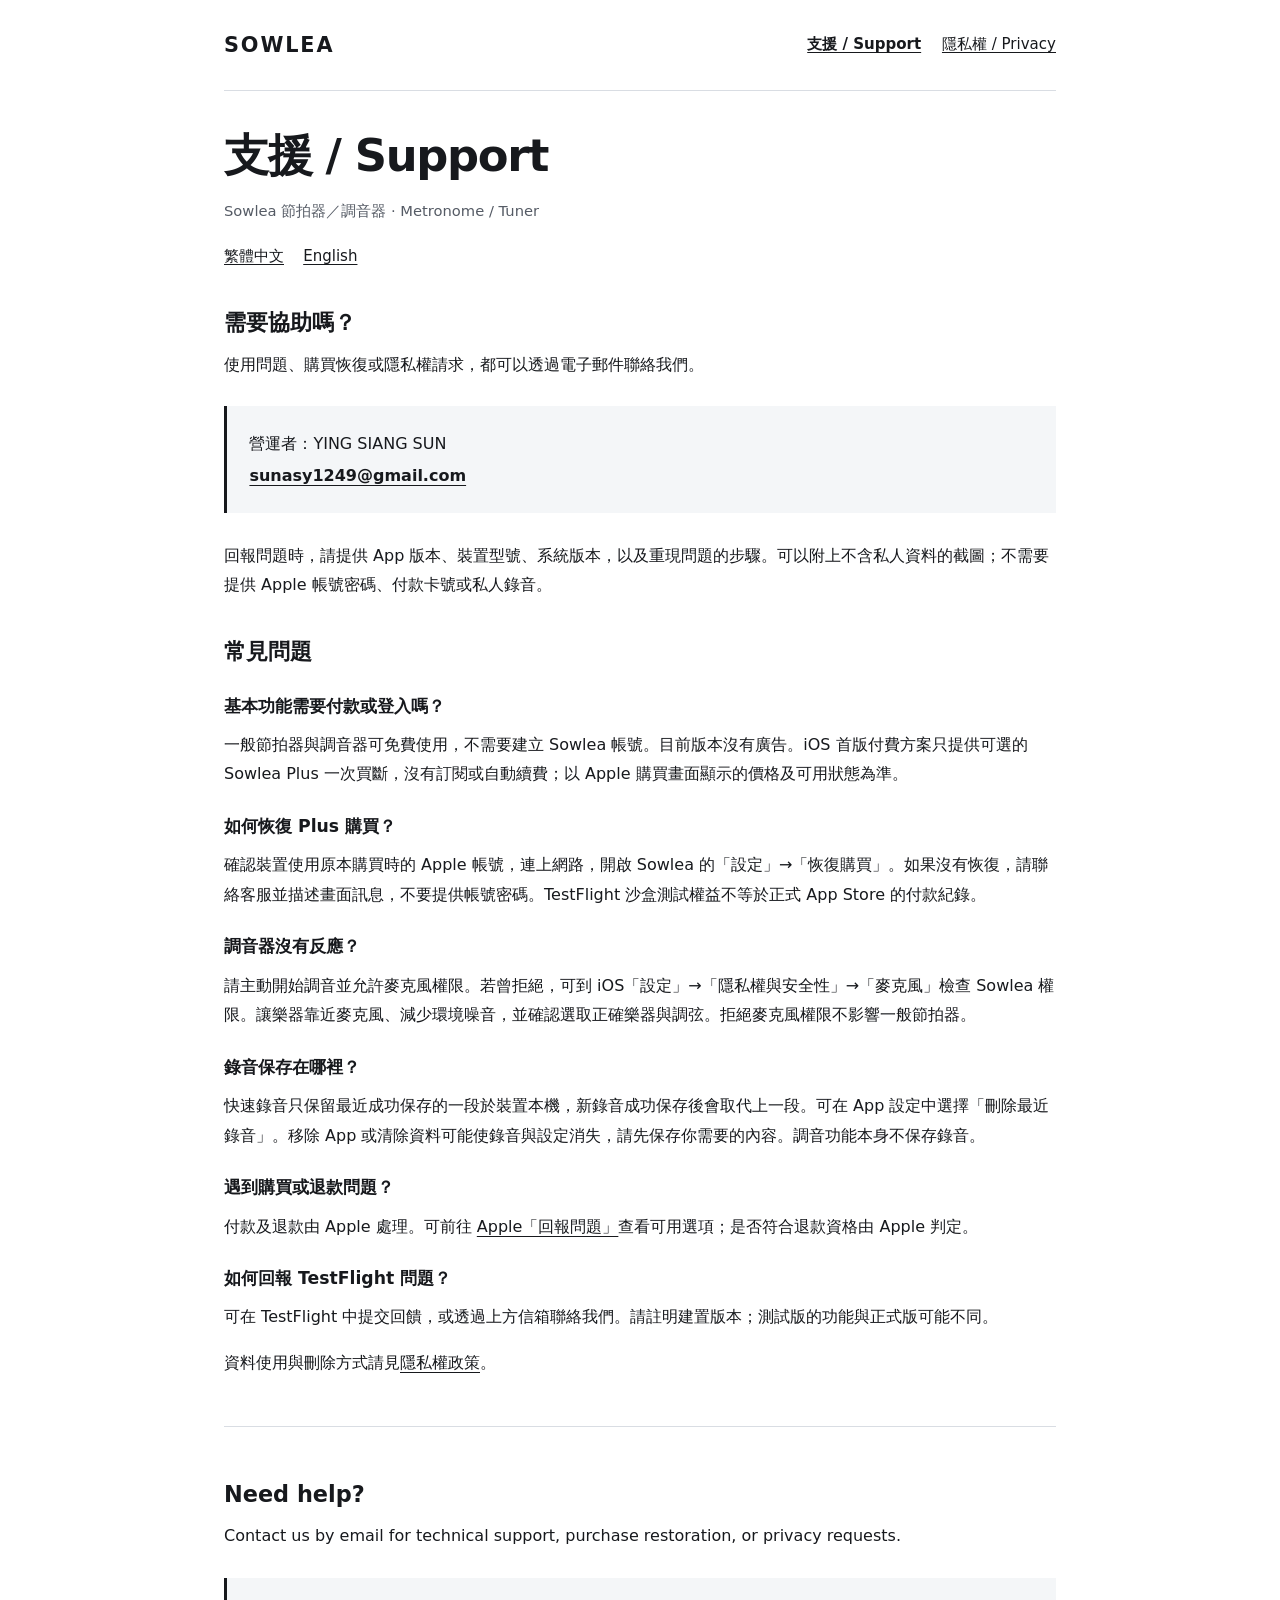
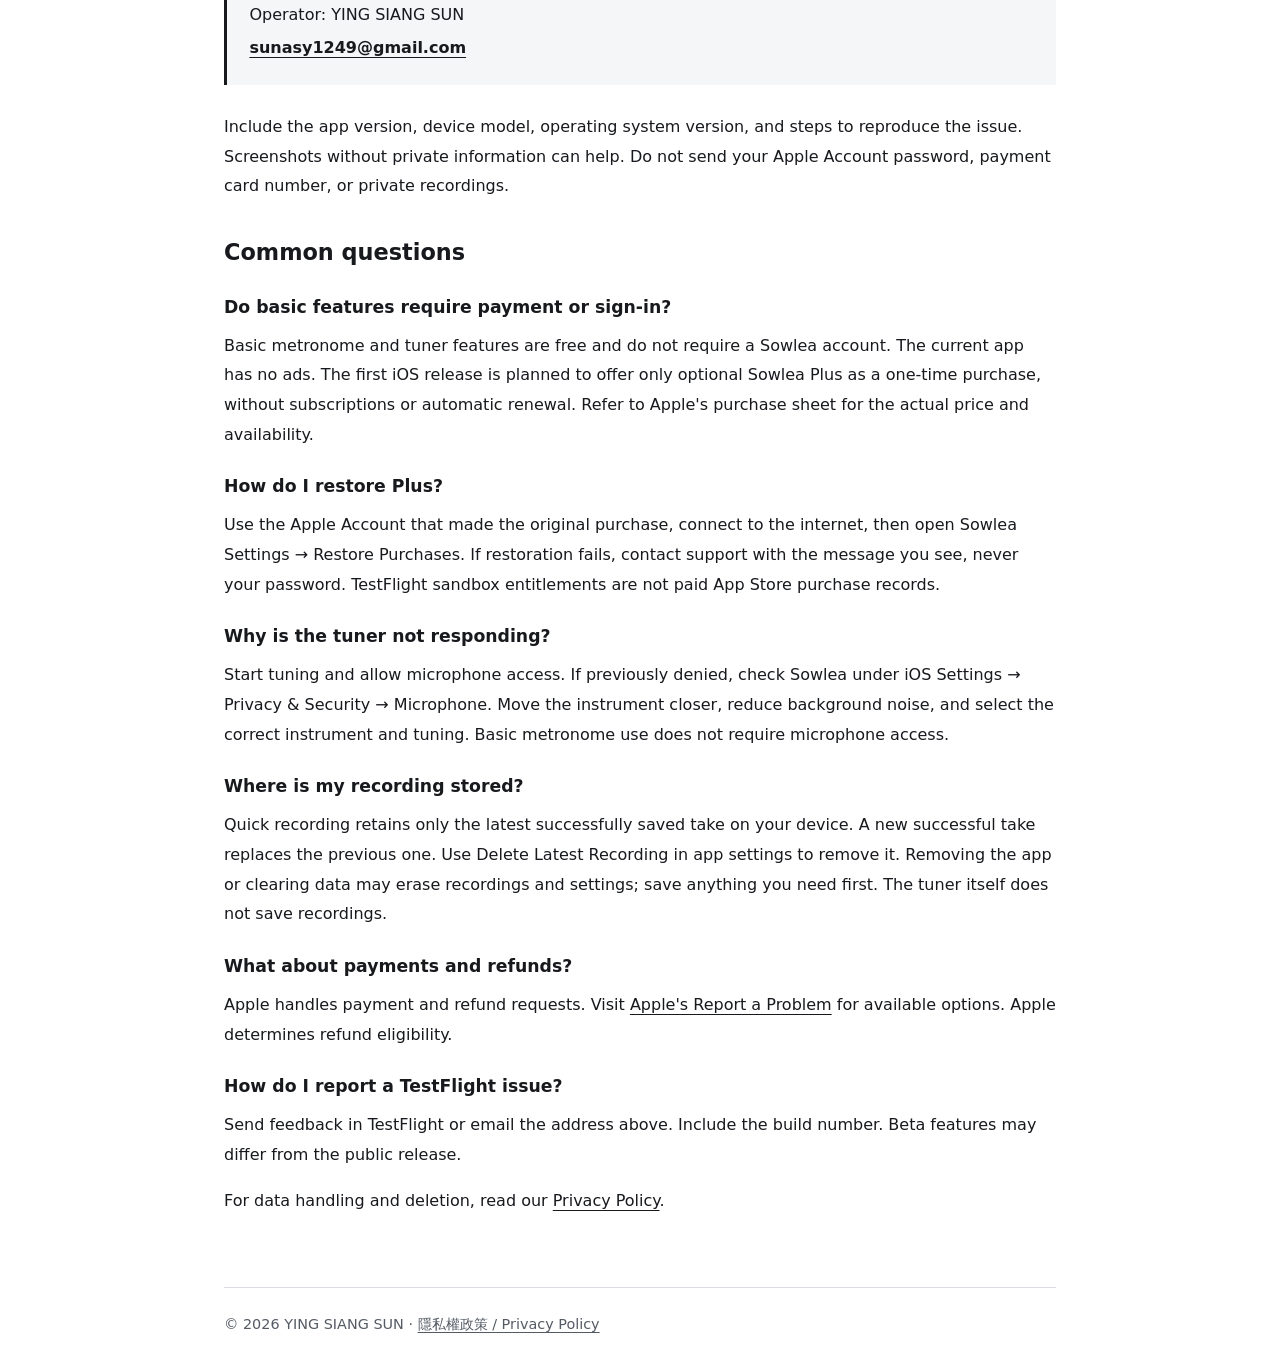
==== index.html @ fdd12399 "Publish Sowlea support and privacy pages" ====
<!doctype html>
<html lang="zh-Hant">
<head>
  <meta charset="utf-8"><meta name="viewport" content="width=device-width,initial-scale=1">
  <meta name="description" content="Sowlea 節拍器／調音器支援：聯絡客服、恢復購買、麥克風權限與本機錄音。Sowlea support and privacy information.">
  <meta name="referrer" content="no-referrer">
  <title>Sowlea 支援 / Support</title><link rel="stylesheet" href="styles.css">
</head>
<body>
<a class="skip" href="#main">跳至內容 / Skip to content</a>
<header><a class="brand" href="./" aria-label="Sowlea 支援首頁">SOWLEA</a><nav aria-label="主要導覽"><a href="./" aria-current="page">支援 / Support</a><a href="privacy.html">隱私權 / Privacy</a></nav></header>
<main id="main">
  <h1>支援 / Support</h1><p class="meta">Sowlea 節拍器／調音器 · Metronome / Tuner</p>
  <nav class="language" aria-label="頁面語言"><a href="#zh">繁體中文</a><a href="#en" lang="en">English</a></nav>
  <section id="zh" aria-labelledby="zh-title">
    <h2 id="zh-title">需要協助嗎？</h2><p>使用問題、購買恢復或隱私權請求，都可以透過電子郵件聯絡我們。</p>
    <div class="contact"><p>營運者：YING SIANG SUN</p><p><a class="email" href="mailto:sunasy1249@gmail.com">sunasy1249@gmail.com</a></p></div>
    <p>回報問題時，請提供 App 版本、裝置型號、系統版本，以及重現問題的步驟。可以附上不含私人資料的截圖；不需要提供 Apple 帳號密碼、付款卡號或私人錄音。</p>
    <h2>常見問題</h2>
    <h3>基本功能需要付款或登入嗎？</h3><p>一般節拍器與調音器可免費使用，不需要建立 Sowlea 帳號。目前版本沒有廣告。iOS 首版付費方案只提供可選的 Sowlea Plus 一次買斷，沒有訂閱或自動續費；以 Apple 購買畫面顯示的價格及可用狀態為準。</p>
    <h3>如何恢復 Plus 購買？</h3><p>確認裝置使用原本購買時的 Apple 帳號，連上網路，開啟 Sowlea 的「設定」→「恢復購買」。如果沒有恢復，請聯絡客服並描述畫面訊息，不要提供帳號密碼。TestFlight 沙盒測試權益不等於正式 App Store 的付款紀錄。</p>
    <h3>調音器沒有反應？</h3><p>請主動開始調音並允許麥克風權限。若曾拒絕，可到 iOS「設定」→「隱私權與安全性」→「麥克風」檢查 Sowlea 權限。讓樂器靠近麥克風、減少環境噪音，並確認選取正確樂器與調弦。拒絕麥克風權限不影響一般節拍器。</p>
    <h3>錄音保存在哪裡？</h3><p>快速錄音只保留最近成功保存的一段於裝置本機，新錄音成功保存後會取代上一段。可在 App 設定中選擇「刪除最近錄音」。移除 App 或清除資料可能使錄音與設定消失，請先保存你需要的內容。調音功能本身不保存錄音。</p>
    <h3>遇到購買或退款問題？</h3><p>付款及退款由 Apple 處理。可前往 <a href="https://reportaproblem.apple.com/">Apple「回報問題」</a>查看可用選項；是否符合退款資格由 Apple 判定。</p>
    <h3>如何回報 TestFlight 問題？</h3><p>可在 TestFlight 中提交回饋，或透過上方信箱聯絡我們。請註明建置版本；測試版的功能與正式版可能不同。</p>
    <p>資料使用與刪除方式請見<a href="privacy.html#zh">隱私權政策</a>。</p>
  </section>
  <section id="en" lang="en" class="translation" aria-labelledby="en-title">
    <h2 id="en-title">Need help?</h2><p>Contact us by email for technical support, purchase restoration, or privacy requests.</p>
    <div class="contact"><p>Operator: YING SIANG SUN</p><p><a class="email" href="mailto:sunasy1249@gmail.com">sunasy1249@gmail.com</a></p></div>
    <p>Include the app version, device model, operating system version, and steps to reproduce the issue. Screenshots without private information can help. Do not send your Apple Account password, payment card number, or private recordings.</p>
    <h2>Common questions</h2>
    <h3>Do basic features require payment or sign-in?</h3><p>Basic metronome and tuner features are free and do not require a Sowlea account. The current app has no ads. The first iOS release is planned to offer only optional Sowlea Plus as a one-time purchase, without subscriptions or automatic renewal. Refer to Apple's purchase sheet for the actual price and availability.</p>
    <h3>How do I restore Plus?</h3><p>Use the Apple Account that made the original purchase, connect to the internet, then open Sowlea Settings → Restore Purchases. If restoration fails, contact support with the message you see, never your password. TestFlight sandbox entitlements are not paid App Store purchase records.</p>
    <h3>Why is the tuner not responding?</h3><p>Start tuning and allow microphone access. If previously denied, check Sowlea under iOS Settings → Privacy &amp; Security → Microphone. Move the instrument closer, reduce background noise, and select the correct instrument and tuning. Basic metronome use does not require microphone access.</p>
    <h3>Where is my recording stored?</h3><p>Quick recording retains only the latest successfully saved take on your device. A new successful take replaces the previous one. Use Delete Latest Recording in app settings to remove it. Removing the app or clearing data may erase recordings and settings; save anything you need first. The tuner itself does not save recordings.</p>
    <h3>What about payments and refunds?</h3><p>Apple handles payment and refund requests. Visit <a href="https://reportaproblem.apple.com/">Apple's Report a Problem</a> for available options. Apple determines refund eligibility.</p>
    <h3>How do I report a TestFlight issue?</h3><p>Send feedback in TestFlight or email the address above. Include the build number. Beta features may differ from the public release.</p>
    <p>For data handling and deletion, read our <a href="privacy.html#en">Privacy Policy</a>.</p>
  </section>
</main>
<footer>© 2026 YING SIANG SUN · <a href="privacy.html">隱私權政策 / Privacy Policy</a></footer>
</body></html>
---- styles.css ----
:root{color-scheme:light;--ink:#17191d;--muted:#555b65;--line:#d9dde3;--paper:#fff;--soft:#f4f6f8}*{box-sizing:border-box}html{scroll-behavior:auto}body{margin:0;background:var(--paper);color:var(--ink);font:1rem/1.85 system-ui,-apple-system,"Segoe UI","Noto Sans TC",sans-serif}a{color:inherit;text-underline-offset:.22em}a:hover{text-decoration-thickness:2px}a:focus-visible,summary:focus-visible{outline:3px solid #2466bd;outline-offset:5px}header,main,footer{width:min(100% - 2.5rem,52rem);margin-inline:auto}header{padding:1.6rem 0;border-bottom:1px solid var(--line);display:flex;align-items:center;justify-content:space-between;gap:1rem;flex-wrap:wrap}.brand{font-size:1.3rem;font-weight:750;letter-spacing:.09em;text-decoration:none}nav{display:flex;gap:1.3rem;flex-wrap:wrap;font-size:.94rem}nav [aria-current=page]{font-weight:700}main{padding-block:2.3rem 3.5rem}h1{font-size:clamp(2rem,5vw,2.8rem);line-height:1.3;letter-spacing:-.03em;margin:0 0 .7rem}h2{font-size:1.4rem;line-height:1.5;margin:2.2rem 0 .6rem}h3{font-size:1.08rem;line-height:1.6;margin:1.5rem 0 .3rem}p{margin:.6rem 0 1rem}ul{padding-left:1.4rem}li{margin:.45rem 0}.meta{color:var(--muted);font-size:.92rem}.language{display:flex;gap:1.2rem;margin:1.2rem 0 2rem}.contact{padding:1.2rem 1.4rem;background:var(--soft);border-left:3px solid var(--ink);margin:1.7rem 0}.contact p{margin:.2rem 0}.email{font-weight:650;overflow-wrap:anywhere}.translation{margin-top:3rem;padding-top:1rem;border-top:1px solid var(--line)}footer{border-top:1px solid var(--line);padding-block:1.4rem 2rem;color:var(--muted);font-size:.9rem}.skip{position:absolute;left:1rem;top:-5rem;background:white;padding:.5rem}.skip:focus{top:.5rem}section{scroll-margin-top:1.5rem}@media(max-width:480px){header,main,footer{width:calc(100% - 2rem)}main{padding-top:1.8rem}.contact{padding:1rem}nav{gap:.9rem}}@media print{.skip,nav,.language{display:none}header,main,footer{width:100%}body{font-size:11pt}.contact{background:none}a{text-decoration:none}}
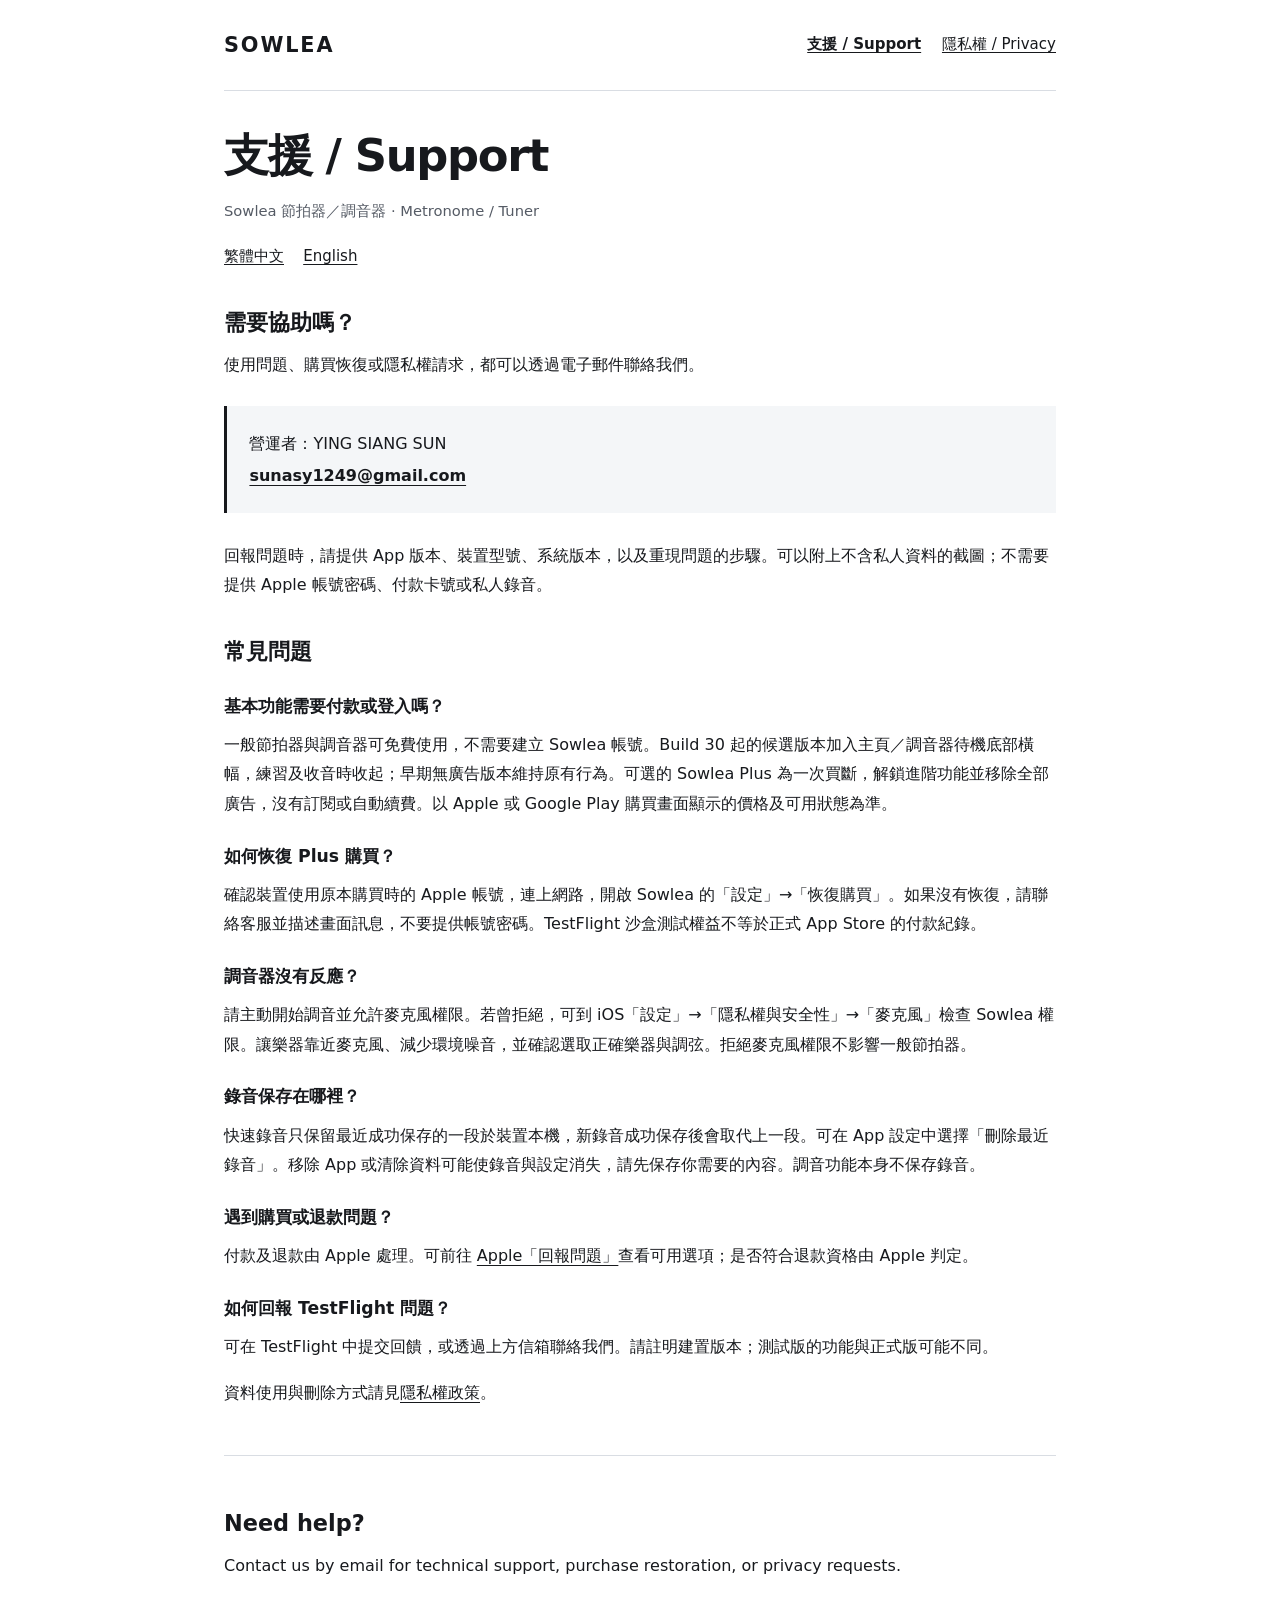
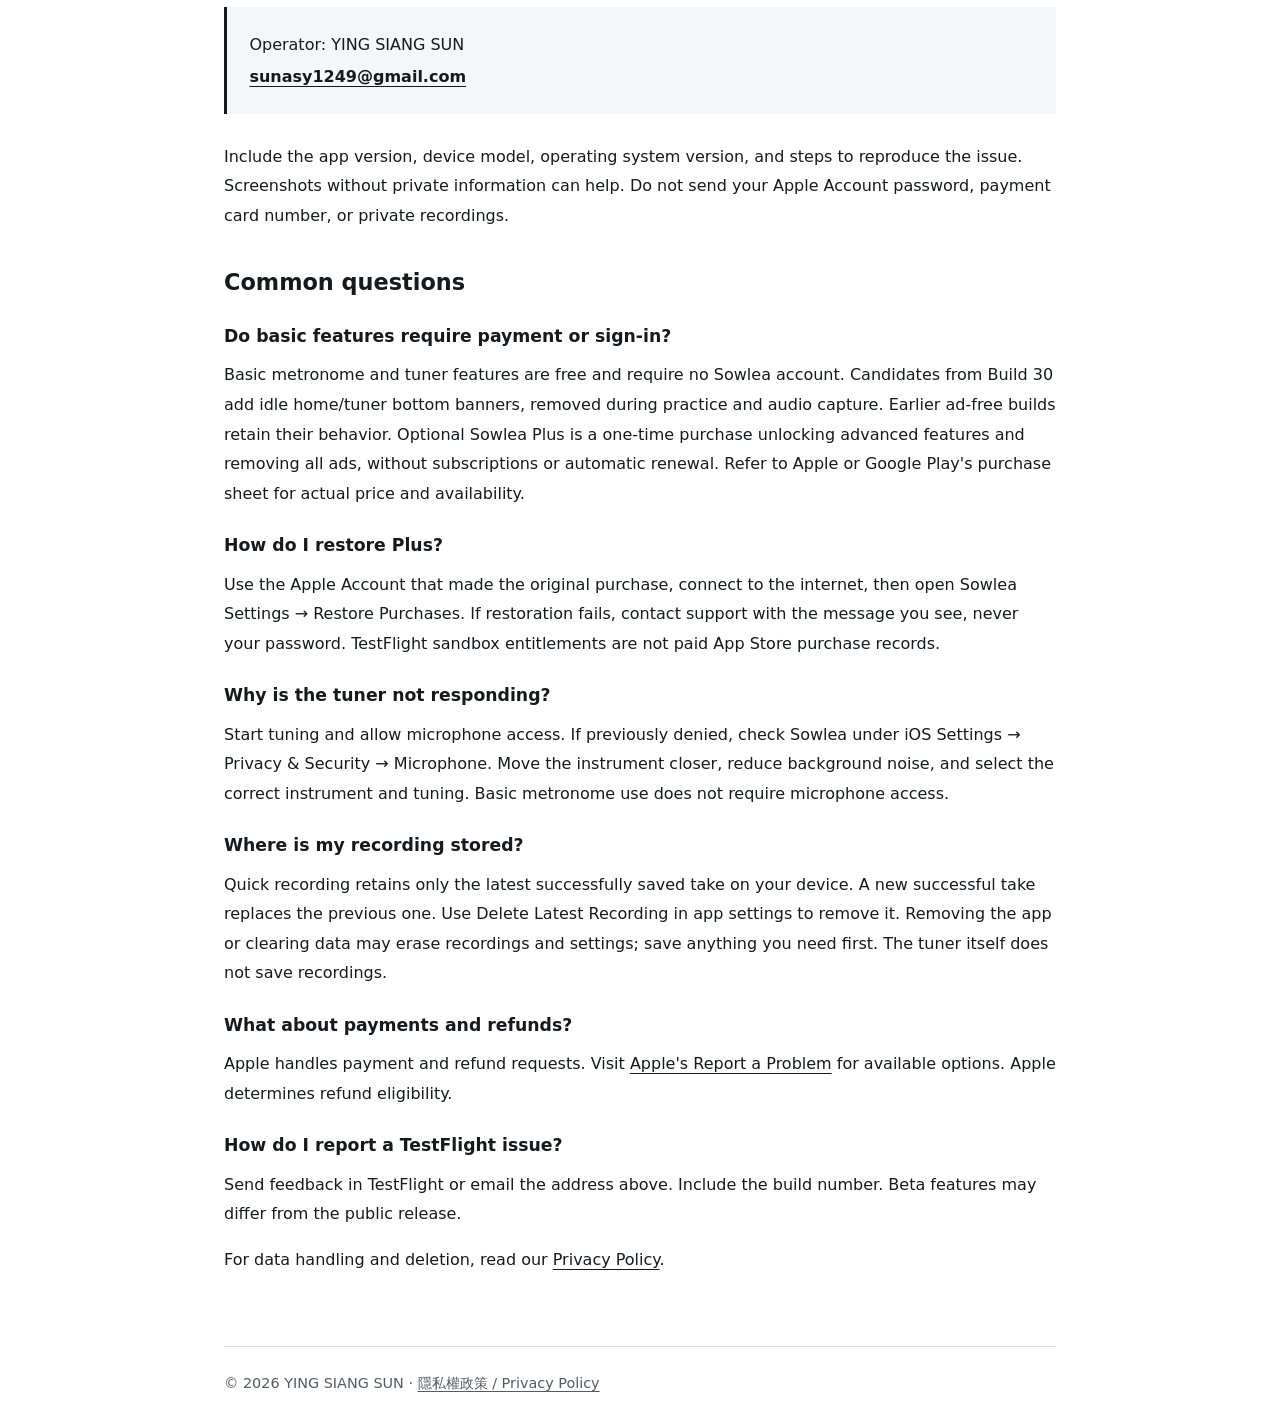
==== commit 21dded23: "Disclose Android billing and idle-banner candidate privacy" ====
--- a/index.html
+++ b/index.html
@@ -17,7 +17,7 @@
     <div class="contact"><p>營運者：YING SIANG SUN</p><p><a class="email" href="mailto:sunasy1249@gmail.com">sunasy1249@gmail.com</a></p></div>
     <p>回報問題時，請提供 App 版本、裝置型號、系統版本，以及重現問題的步驟。可以附上不含私人資料的截圖；不需要提供 Apple 帳號密碼、付款卡號或私人錄音。</p>
     <h2>常見問題</h2>
-    <h3>基本功能需要付款或登入嗎？</h3><p>一般節拍器與調音器可免費使用，不需要建立 Sowlea 帳號。目前版本沒有廣告。iOS 首版付費方案只提供可選的 Sowlea Plus 一次買斷，沒有訂閱或自動續費；以 Apple 購買畫面顯示的價格及可用狀態為準。</p>
+    <h3>基本功能需要付款或登入嗎？</h3><p>一般節拍器與調音器可免費使用，不需要建立 Sowlea 帳號。Build 30 起的候選版本加入主頁／調音器待機底部橫幅，練習及收音時收起；早期無廣告版本維持原有行為。可選的 Sowlea Plus 為一次買斷，解鎖進階功能並移除全部廣告，沒有訂閱或自動續費。以 Apple 或 Google Play 購買畫面顯示的價格及可用狀態為準。</p>
     <h3>如何恢復 Plus 購買？</h3><p>確認裝置使用原本購買時的 Apple 帳號，連上網路，開啟 Sowlea 的「設定」→「恢復購買」。如果沒有恢復，請聯絡客服並描述畫面訊息，不要提供帳號密碼。TestFlight 沙盒測試權益不等於正式 App Store 的付款紀錄。</p>
     <h3>調音器沒有反應？</h3><p>請主動開始調音並允許麥克風權限。若曾拒絕，可到 iOS「設定」→「隱私權與安全性」→「麥克風」檢查 Sowlea 權限。讓樂器靠近麥克風、減少環境噪音，並確認選取正確樂器與調弦。拒絕麥克風權限不影響一般節拍器。</p>
     <h3>錄音保存在哪裡？</h3><p>快速錄音只保留最近成功保存的一段於裝置本機，新錄音成功保存後會取代上一段。可在 App 設定中選擇「刪除最近錄音」。移除 App 或清除資料可能使錄音與設定消失，請先保存你需要的內容。調音功能本身不保存錄音。</p>
@@ -30,7 +30,7 @@
     <div class="contact"><p>Operator: YING SIANG SUN</p><p><a class="email" href="mailto:sunasy1249@gmail.com">sunasy1249@gmail.com</a></p></div>
     <p>Include the app version, device model, operating system version, and steps to reproduce the issue. Screenshots without private information can help. Do not send your Apple Account password, payment card number, or private recordings.</p>
     <h2>Common questions</h2>
-    <h3>Do basic features require payment or sign-in?</h3><p>Basic metronome and tuner features are free and do not require a Sowlea account. The current app has no ads. The first iOS release is planned to offer only optional Sowlea Plus as a one-time purchase, without subscriptions or automatic renewal. Refer to Apple's purchase sheet for the actual price and availability.</p>
+    <h3>Do basic features require payment or sign-in?</h3><p>Basic metronome and tuner features are free and require no Sowlea account. Candidates from Build 30 add idle home/tuner bottom banners, removed during practice and audio capture. Earlier ad-free builds retain their behavior. Optional Sowlea Plus is a one-time purchase unlocking advanced features and removing all ads, without subscriptions or automatic renewal. Refer to Apple or Google Play's purchase sheet for actual price and availability.</p>
     <h3>How do I restore Plus?</h3><p>Use the Apple Account that made the original purchase, connect to the internet, then open Sowlea Settings → Restore Purchases. If restoration fails, contact support with the message you see, never your password. TestFlight sandbox entitlements are not paid App Store purchase records.</p>
     <h3>Why is the tuner not responding?</h3><p>Start tuning and allow microphone access. If previously denied, check Sowlea under iOS Settings → Privacy &amp; Security → Microphone. Move the instrument closer, reduce background noise, and select the correct instrument and tuning. Basic metronome use does not require microphone access.</p>
     <h3>Where is my recording stored?</h3><p>Quick recording retains only the latest successfully saved take on your device. A new successful take replaces the previous one. Use Delete Latest Recording in app settings to remove it. Removing the app or clearing data may erase recordings and settings; save anything you need first. The tuner itself does not save recordings.</p>
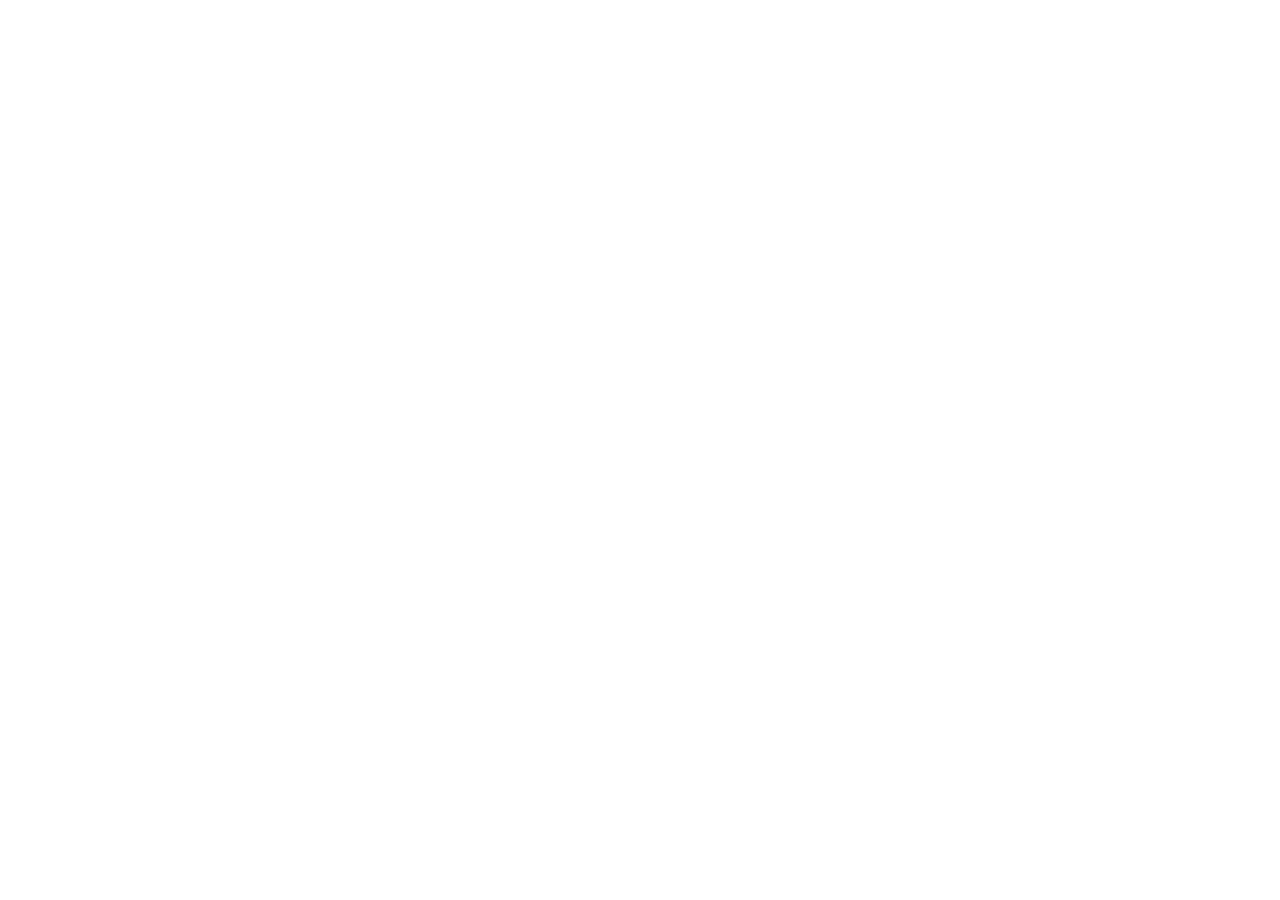
==== commit dd226558: "Redirect support, privacy and download pages to sowlea.sunsunlabs.com The pages now live on the owne" ====
--- a/index.html
+++ b/index.html
@@ -1,43 +1,19 @@
 <!doctype html>
 <html lang="zh-Hant">
 <head>
-  <meta charset="utf-8"><meta name="viewport" content="width=device-width,initial-scale=1">
-  <meta name="description" content="Sowlea 節拍器／調音器支援：聯絡客服、恢復購買、麥克風權限與本機錄音。Sowlea support and privacy information.">
-  <meta name="referrer" content="no-referrer">
-  <title>Sowlea 支援 / Support</title><link rel="stylesheet" href="styles.css">
+<meta charset="utf-8"><meta name="viewport" content="width=device-width,initial-scale=1">
+<meta name="robots" content="noindex">
+<title>Sowlea 支援 / Support</title>
+<link rel="canonical" href="https://sowlea.sunsunlabs.com/support/">
+<meta http-equiv="refresh" content="0; url=https://sowlea.sunsunlabs.com/support/">
+<script>location.replace("https://sowlea.sunsunlabs.com/support/"+location.hash);</script>
+<link rel="stylesheet" href="styles.css">
 </head>
 <body>
-<a class="skip" href="#main">跳至內容 / Skip to content</a>
-<header><a class="brand" href="./" aria-label="Sowlea 支援首頁">SOWLEA</a><nav aria-label="主要導覽"><a href="./" aria-current="page">支援 / Support</a><a href="privacy.html">隱私權 / Privacy</a></nav></header>
 <main id="main">
-  <h1>支援 / Support</h1><p class="meta">Sowlea 節拍器／調音器 · Metronome / Tuner</p>
-  <nav class="language" aria-label="頁面語言"><a href="#zh">繁體中文</a><a href="#en" lang="en">English</a></nav>
-  <section id="zh" aria-labelledby="zh-title">
-    <h2 id="zh-title">需要協助嗎？</h2><p>使用問題、購買恢復或隱私權請求，都可以透過電子郵件聯絡我們。</p>
-    <div class="contact"><p>營運者：YING SIANG SUN</p><p><a class="email" href="mailto:sunasy1249@gmail.com">sunasy1249@gmail.com</a></p></div>
-    <p>回報問題時，請提供 App 版本、裝置型號、系統版本，以及重現問題的步驟。可以附上不含私人資料的截圖；不需要提供 Apple 帳號密碼、付款卡號或私人錄音。</p>
-    <h2>常見問題</h2>
-    <h3>基本功能需要付款或登入嗎？</h3><p>一般節拍器與調音器可免費使用，不需要建立 Sowlea 帳號。Build 30 起的候選版本加入主頁／調音器待機底部橫幅，練習及收音時收起；早期無廣告版本維持原有行為。可選的 Sowlea Plus 為一次買斷，解鎖進階功能並移除全部廣告，沒有訂閱或自動續費。以 Apple 或 Google Play 購買畫面顯示的價格及可用狀態為準。</p>
-    <h3>如何恢復 Plus 購買？</h3><p>確認裝置使用原本購買時的 Apple 帳號，連上網路，開啟 Sowlea 的「設定」→「恢復購買」。如果沒有恢復，請聯絡客服並描述畫面訊息，不要提供帳號密碼。TestFlight 沙盒測試權益不等於正式 App Store 的付款紀錄。</p>
-    <h3>調音器沒有反應？</h3><p>請主動開始調音並允許麥克風權限。若曾拒絕，可到 iOS「設定」→「隱私權與安全性」→「麥克風」檢查 Sowlea 權限。讓樂器靠近麥克風、減少環境噪音，並確認選取正確樂器與調弦。拒絕麥克風權限不影響一般節拍器。</p>
-    <h3>錄音保存在哪裡？</h3><p>快速錄音只保留最近成功保存的一段於裝置本機，新錄音成功保存後會取代上一段。可在 App 設定中選擇「刪除最近錄音」。移除 App 或清除資料可能使錄音與設定消失，請先保存你需要的內容。調音功能本身不保存錄音。</p>
-    <h3>遇到購買或退款問題？</h3><p>付款及退款由 Apple 處理。可前往 <a href="https://reportaproblem.apple.com/">Apple「回報問題」</a>查看可用選項；是否符合退款資格由 Apple 判定。</p>
-    <h3>如何回報 TestFlight 問題？</h3><p>可在 TestFlight 中提交回饋，或透過上方信箱聯絡我們。請註明建置版本；測試版的功能與正式版可能不同。</p>
-    <p>資料使用與刪除方式請見<a href="privacy.html#zh">隱私權政策</a>。</p>
-  </section>
-  <section id="en" lang="en" class="translation" aria-labelledby="en-title">
-    <h2 id="en-title">Need help?</h2><p>Contact us by email for technical support, purchase restoration, or privacy requests.</p>
-    <div class="contact"><p>Operator: YING SIANG SUN</p><p><a class="email" href="mailto:sunasy1249@gmail.com">sunasy1249@gmail.com</a></p></div>
-    <p>Include the app version, device model, operating system version, and steps to reproduce the issue. Screenshots without private information can help. Do not send your Apple Account password, payment card number, or private recordings.</p>
-    <h2>Common questions</h2>
-    <h3>Do basic features require payment or sign-in?</h3><p>Basic metronome and tuner features are free and require no Sowlea account. Candidates from Build 30 add idle home/tuner bottom banners, removed during practice and audio capture. Earlier ad-free builds retain their behavior. Optional Sowlea Plus is a one-time purchase unlocking advanced features and removing all ads, without subscriptions or automatic renewal. Refer to Apple or Google Play's purchase sheet for actual price and availability.</p>
-    <h3>How do I restore Plus?</h3><p>Use the Apple Account that made the original purchase, connect to the internet, then open Sowlea Settings → Restore Purchases. If restoration fails, contact support with the message you see, never your password. TestFlight sandbox entitlements are not paid App Store purchase records.</p>
-    <h3>Why is the tuner not responding?</h3><p>Start tuning and allow microphone access. If previously denied, check Sowlea under iOS Settings → Privacy &amp; Security → Microphone. Move the instrument closer, reduce background noise, and select the correct instrument and tuning. Basic metronome use does not require microphone access.</p>
-    <h3>Where is my recording stored?</h3><p>Quick recording retains only the latest successfully saved take on your device. A new successful take replaces the previous one. Use Delete Latest Recording in app settings to remove it. Removing the app or clearing data may erase recordings and settings; save anything you need first. The tuner itself does not save recordings.</p>
-    <h3>What about payments and refunds?</h3><p>Apple handles payment and refund requests. Visit <a href="https://reportaproblem.apple.com/">Apple's Report a Problem</a> for available options. Apple determines refund eligibility.</p>
-    <h3>How do I report a TestFlight issue?</h3><p>Send feedback in TestFlight or email the address above. Include the build number. Beta features may differ from the public release.</p>
-    <p>For data handling and deletion, read our <a href="privacy.html#en">Privacy Policy</a>.</p>
-  </section>
+<h1>支援頁已搬到新網址</h1>
+<p><a href="https://sowlea.sunsunlabs.com/support/">https://sowlea.sunsunlabs.com/support/</a></p>
+<p lang="en">The support page has moved: <a href="https://sowlea.sunsunlabs.com/support/">https://sowlea.sunsunlabs.com/support/</a></p>
 </main>
-<footer>© 2026 YING SIANG SUN · <a href="privacy.html">隱私權政策 / Privacy Policy</a></footer>
-</body></html>
+</body>
+</html>
